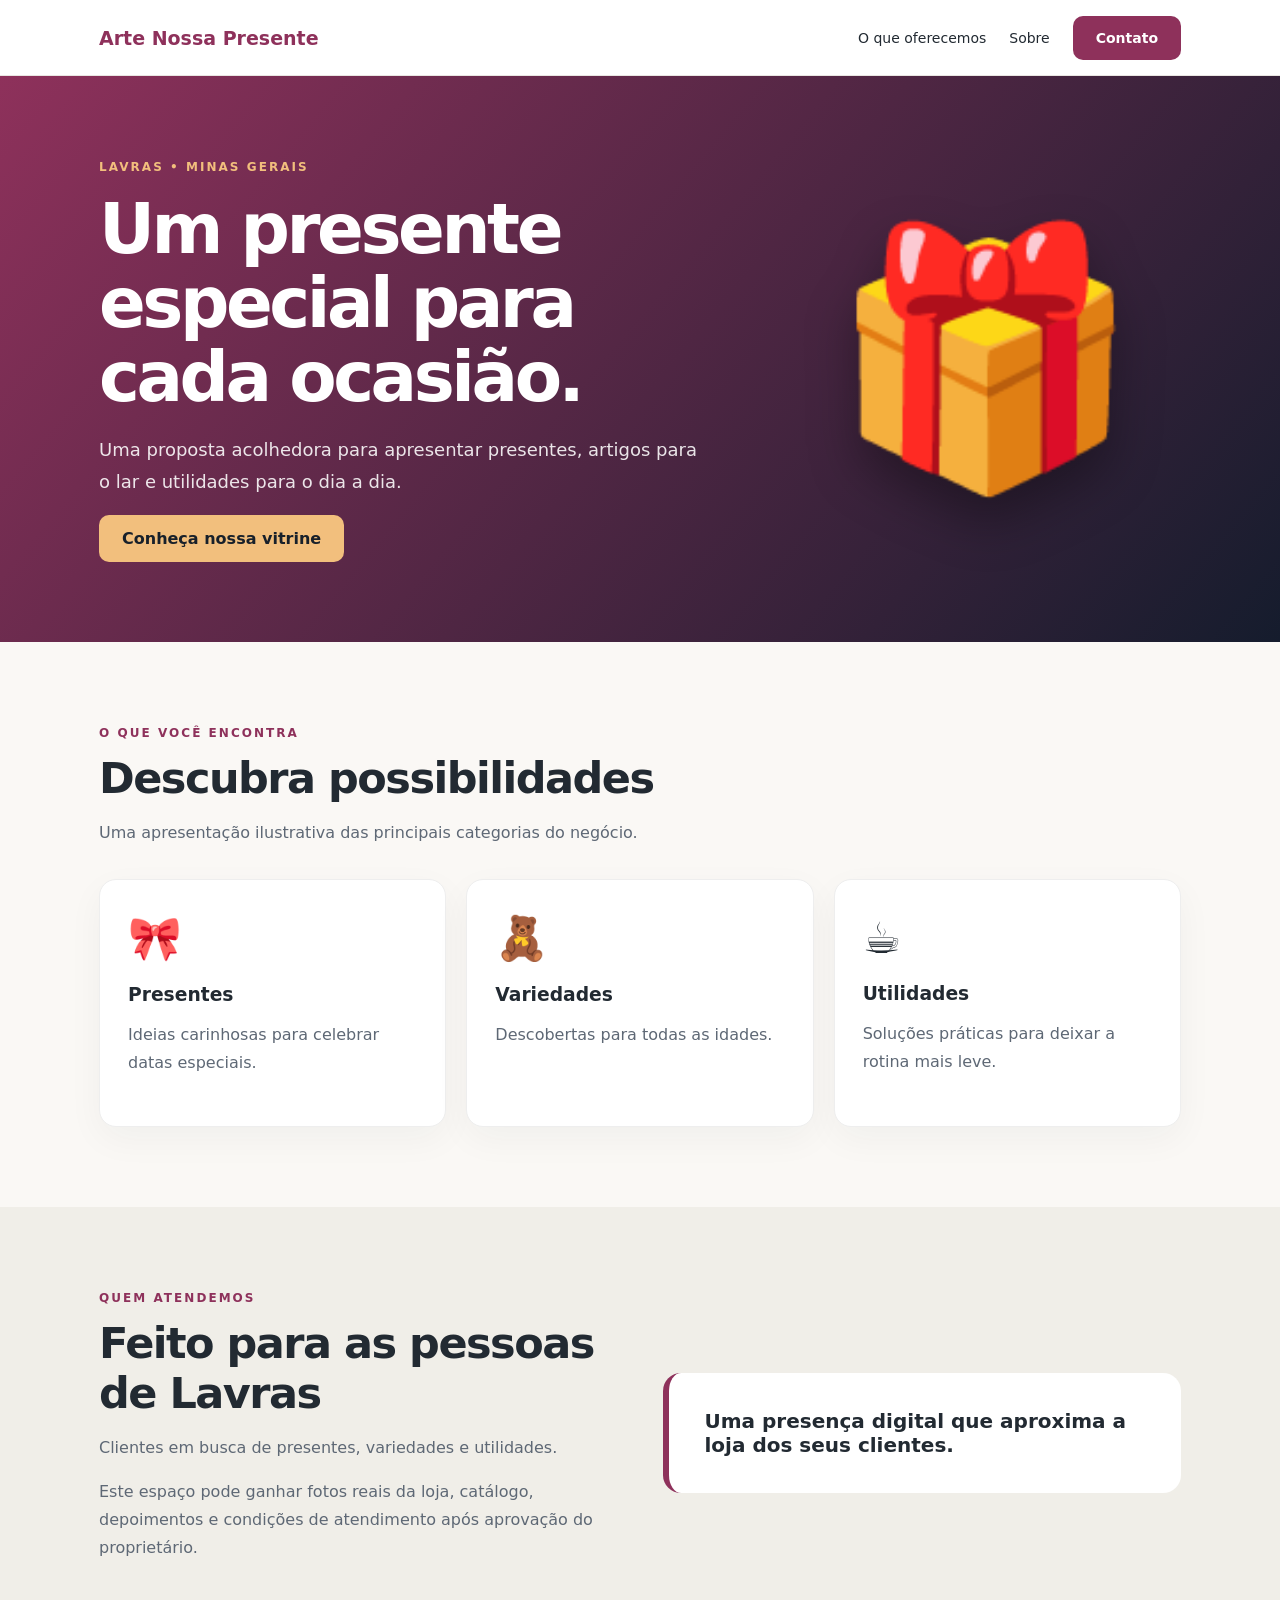
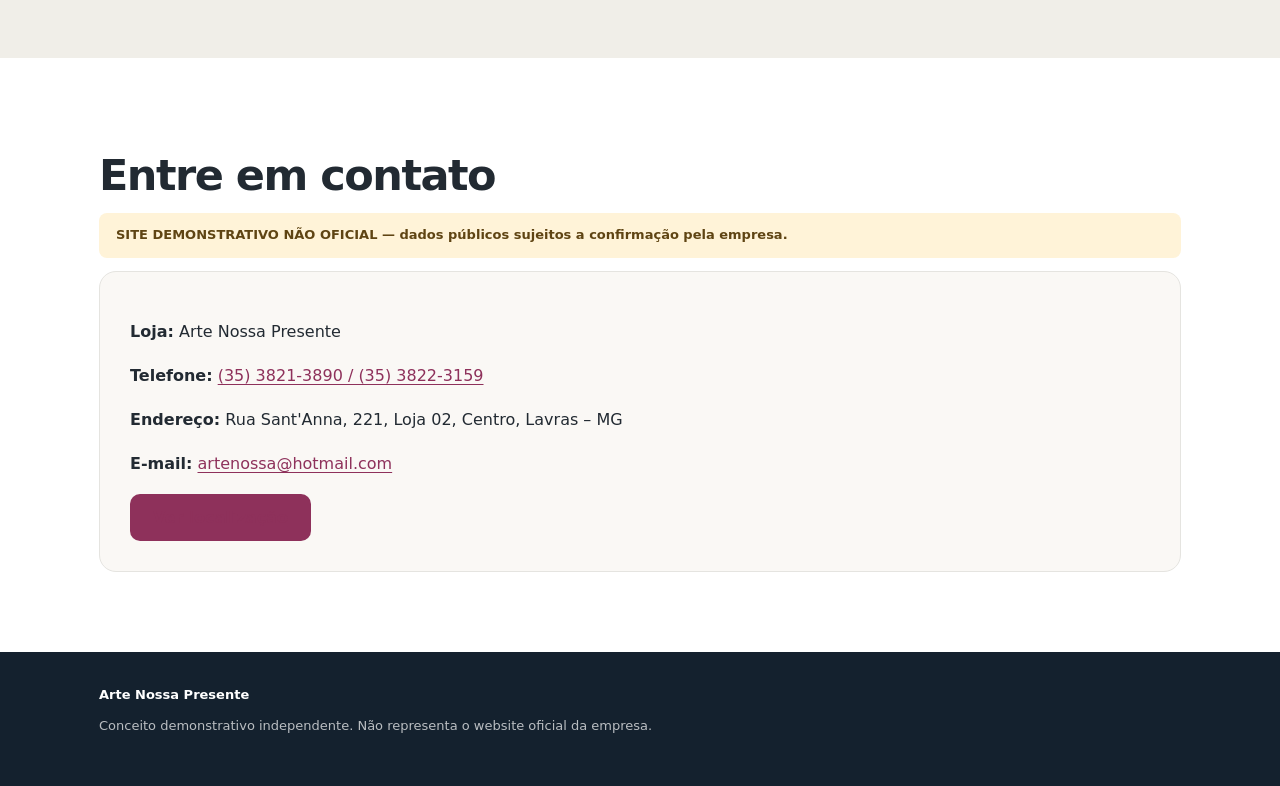
==== live-sites/arte-nossa-presente/index.html @ 560e72c7 "Add Lavras demo: live-sites/arte-nossa-presente/index.html" ====
<!doctype html><html lang="pt-BR"><head><meta charset="utf-8"><meta name="viewport" content="width=device-width,initial-scale=1"><meta name="theme-color" content="#8e315b"><meta name="description" content="Website demonstrativo de Arte Nossa Presente em Lavras, Minas Gerais."><title>Arte Nossa Presente | Demonstração</title><style>:root{--brand:#8e315b;--accent:#f2bf7d}*{box-sizing:border-box}html{scroll-behavior:smooth}body{margin:0;font-family:system-ui,-apple-system,'Segoe UI',sans-serif;color:#222a32;background:#faf8f5}a{color:inherit;text-decoration:none}.wrap{max-width:1130px;margin:auto;padding:0 24px}header{position:sticky;top:0;z-index:3;background:#ffffffec;backdrop-filter:blur(12px);border-bottom:1px solid #e9e6e2}.nav{min-height:75px;display:flex;align-items:center;justify-content:space-between;gap:16px}.logo{font-size:19px;font-weight:850;color:var(--brand)}.navlinks{display:flex;gap:23px;align-items:center;font-size:14px}.btn{border:0;display:inline-block;background:var(--brand);color:white;padding:14px 23px;border-radius:10px;font-weight:750;transition:transform .2s}.btn:hover{transform:translateY(-3px)}.hero{background:linear-gradient(130deg,var(--brand),#151c2d);color:white;min-height:520px;display:flex;align-items:center;overflow:hidden}.heroInner{padding-top:80px;padding-bottom:80px;display:grid;grid-template-columns:1.25fr .75fr;align-items:center;gap:35px}.eyebrow{letter-spacing:.17em;font-size:12px;text-transform:uppercase;font-weight:850;color:var(--accent)}h1{font-size:clamp(38px,6vw,69px);line-height:1.07;letter-spacing:-.05em;margin:18px 0 20px}p{line-height:1.75}.hero p{font-size:18px;opacity:.88;max-width:600px}.symbol{font-size:clamp(130px,20vw,250px);text-align:center;filter:drop-shadow(0 25px 25px #0005);animation:float 5s ease-in-out infinite}@keyframes float{50%{transform:translateY(-15px) rotate(3deg)}}.lightbtn{background:var(--accent);color:#18202a}.section{padding:80px 0}.section h2{font-size:clamp(28px,4vw,43px);letter-spacing:-.035em;margin:12px 0}.muted{color:#5e6875}.cards{display:grid;grid-template-columns:repeat(3,1fr);gap:20px;margin-top:32px}.card{background:white;padding:33px 28px;border-radius:17px;box-shadow:0 12px 36px #1423320b;border:1px solid #eee}.cardIcon{font-size:43px}.card h3{margin:20px 0 8px}.about{background:#f0eee8}.aboutbox{display:grid;grid-template-columns:1fr 1fr;gap:45px;align-items:center}.feature{background:white;padding:36px;border-radius:18px;border-left:6px solid var(--brand);font-size:20px;font-weight:700}.contact{background:#fff}.contactbox{padding:30px;border-radius:17px;border:1px solid #e5e4e0;background:#faf8f5}.contactbox a{color:var(--brand);text-decoration:underline;text-underline-offset:3px}.notice{background:#fff3d8;color:#5f4413;padding:11px 17px;border-radius:8px;font-size:13px;font-weight:650}.footer{background:#14212e;color:#fff;padding:35px 0;font-size:13px}.footer p{opacity:.7} @media(max-width:700px){.navlinks a:not(.btn){display:none}.heroInner{grid-template-columns:1fr;padding-top:48px;padding-bottom:50px}.symbol{font-size:135px}.cards,.aboutbox{grid-template-columns:1fr}.section{padding:55px 0}.nav{min-height:68px}.btn{padding:12px 15px}}</style></head><body><header><div class="wrap nav"><a class="logo" href="#inicio">Arte Nossa Presente</a><nav class="navlinks"><a href="#colecoes">O que oferecemos</a><a href="#sobre">Sobre</a><a class="btn" href="#contato">Contato</a></nav></div></header><main><section class="hero" id="inicio"><div class="wrap heroInner"><div><span class="eyebrow">Lavras • Minas Gerais</span><h1>Um presente especial para cada ocasião.</h1><p>Uma proposta acolhedora para apresentar presentes, artigos para o lar e utilidades para o dia a dia.</p><a class="btn lightbtn" href="#colecoes">Conheça nossa vitrine</a></div><div class="symbol" aria-hidden="true">🎁</div></div></section><section class="section" id="colecoes"><div class="wrap"><span class="eyebrow" style="color:var(--brand)">O que você encontra</span><h2>Descubra possibilidades</h2><p class="muted">Uma apresentação ilustrativa das principais categorias do negócio.</p><div class="cards"><article class="card"><div class="cardIcon">🎀</div><h3>Presentes</h3><p class="muted">Ideias carinhosas para celebrar datas especiais.</p></article><article class="card"><div class="cardIcon">🧸</div><h3>Variedades</h3><p class="muted">Descobertas para todas as idades.</p></article><article class="card"><div class="cardIcon">☕</div><h3>Utilidades</h3><p class="muted">Soluções práticas para deixar a rotina mais leve.</p></article></div></div></section><section class="section about" id="sobre"><div class="wrap aboutbox"><div><span class="eyebrow" style="color:var(--brand)">Quem atendemos</span><h2>Feito para as pessoas de Lavras</h2><p class="muted">Clientes em busca de presentes, variedades e utilidades.</p><p class="muted">Este espaço pode ganhar fotos reais da loja, catálogo, depoimentos e condições de atendimento após aprovação do proprietário.</p></div><div class="feature">Uma presença digital que aproxima a loja dos seus clientes.</div></div></section><section class="section contact" id="contato"><div class="wrap"><h2>Entre em contato</h2><p class="notice">SITE DEMONSTRATIVO NÃO OFICIAL — dados públicos sujeitos a confirmação pela empresa.</p><div class="contactbox"><p><strong>Loja:</strong> Arte Nossa Presente</p><p><strong>Telefone:</strong> <a href="tel:+553538213890">(35) 3821-3890 / (35) 3822-3159</a></p><p><strong>Endereço:</strong> Rua Sant'Anna, 221, Loja 02, Centro, Lavras – MG</p><p><strong>E-mail:</strong> <a href="mailto:artenossa@hotmail.com">artenossa@hotmail.com</a></p><a class="btn" href="https://www.google.com/maps/search/?api=1&query=Rua%20Sant'Anna%2C%20221%2C%20Loja%2002%2C%20Centro%2C%20Lavras%20%E2%80%93%20MG" target="_blank" rel="noopener">Ver localização</a></div></div></section></main><footer class="footer"><div class="wrap"><strong>Arte Nossa Presente</strong><p>Conceito demonstrativo independente. Não representa o website oficial da empresa.</p></div></footer></body></html>
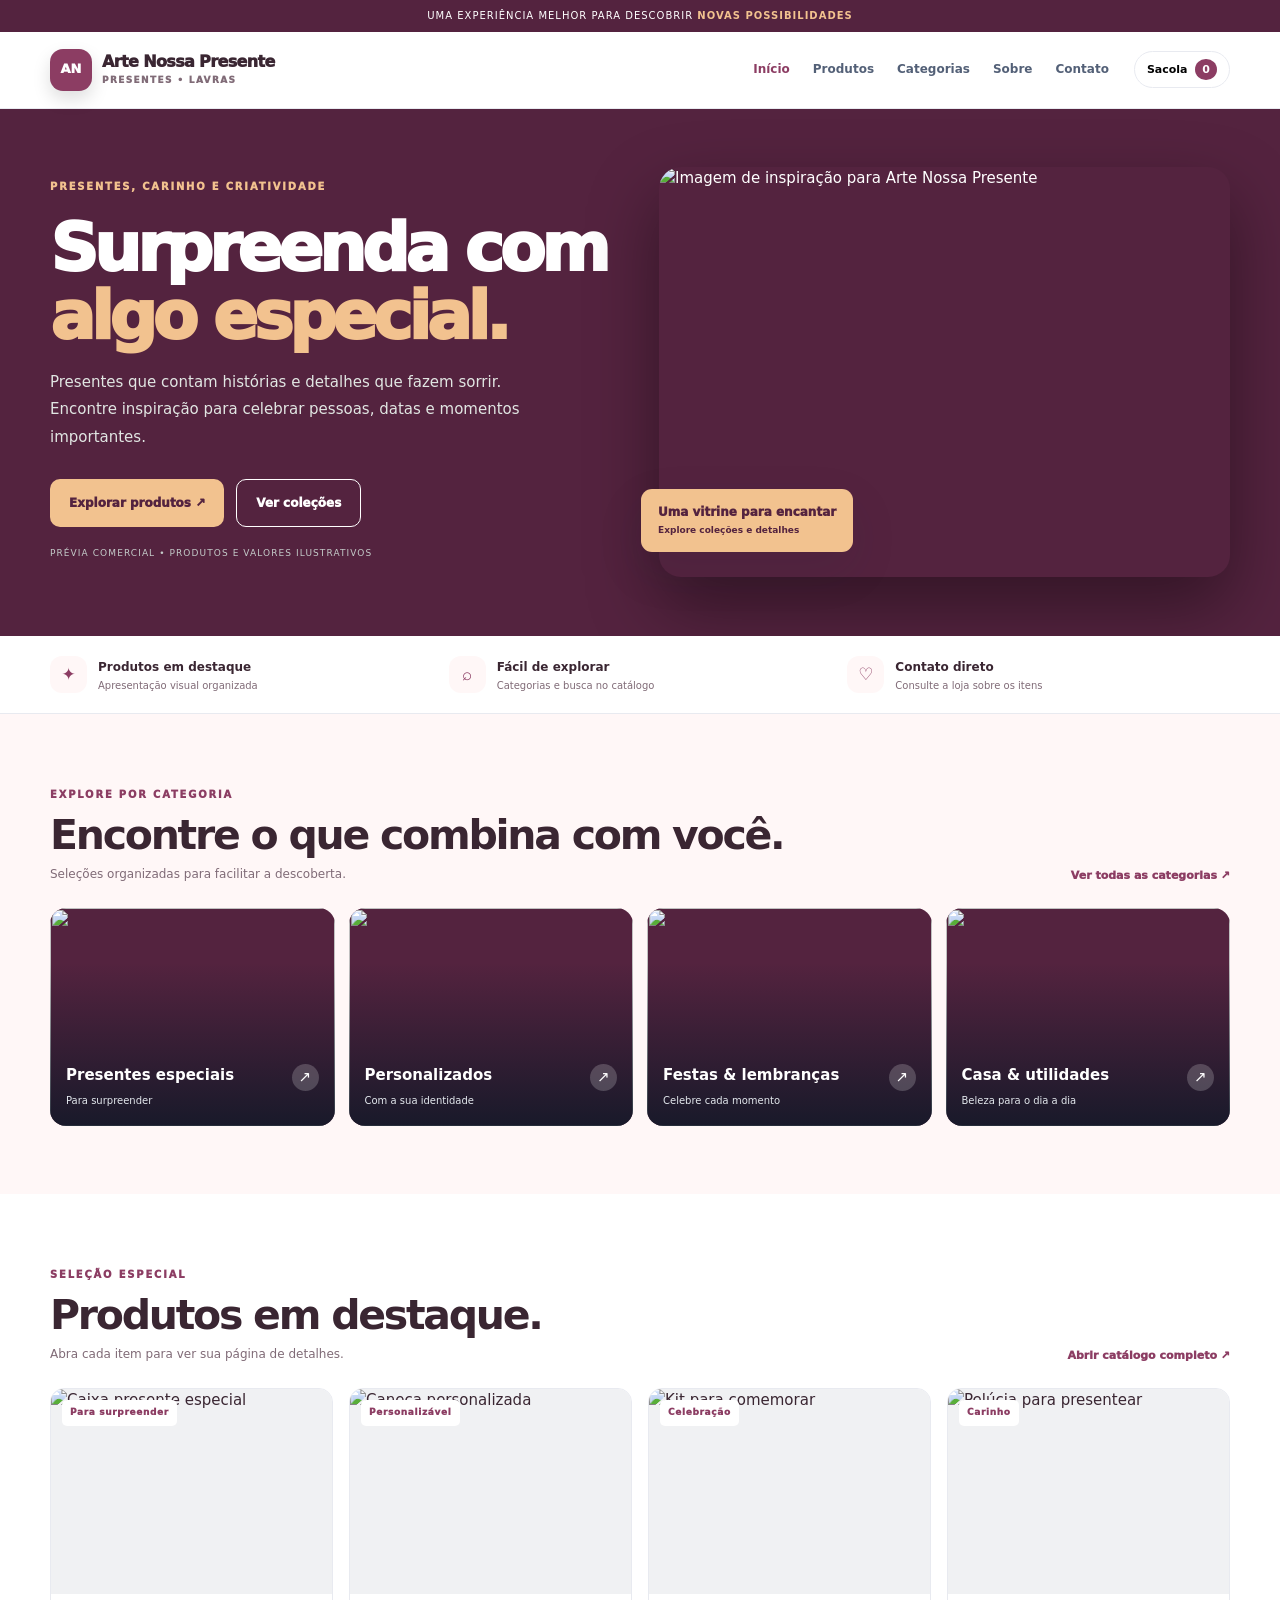
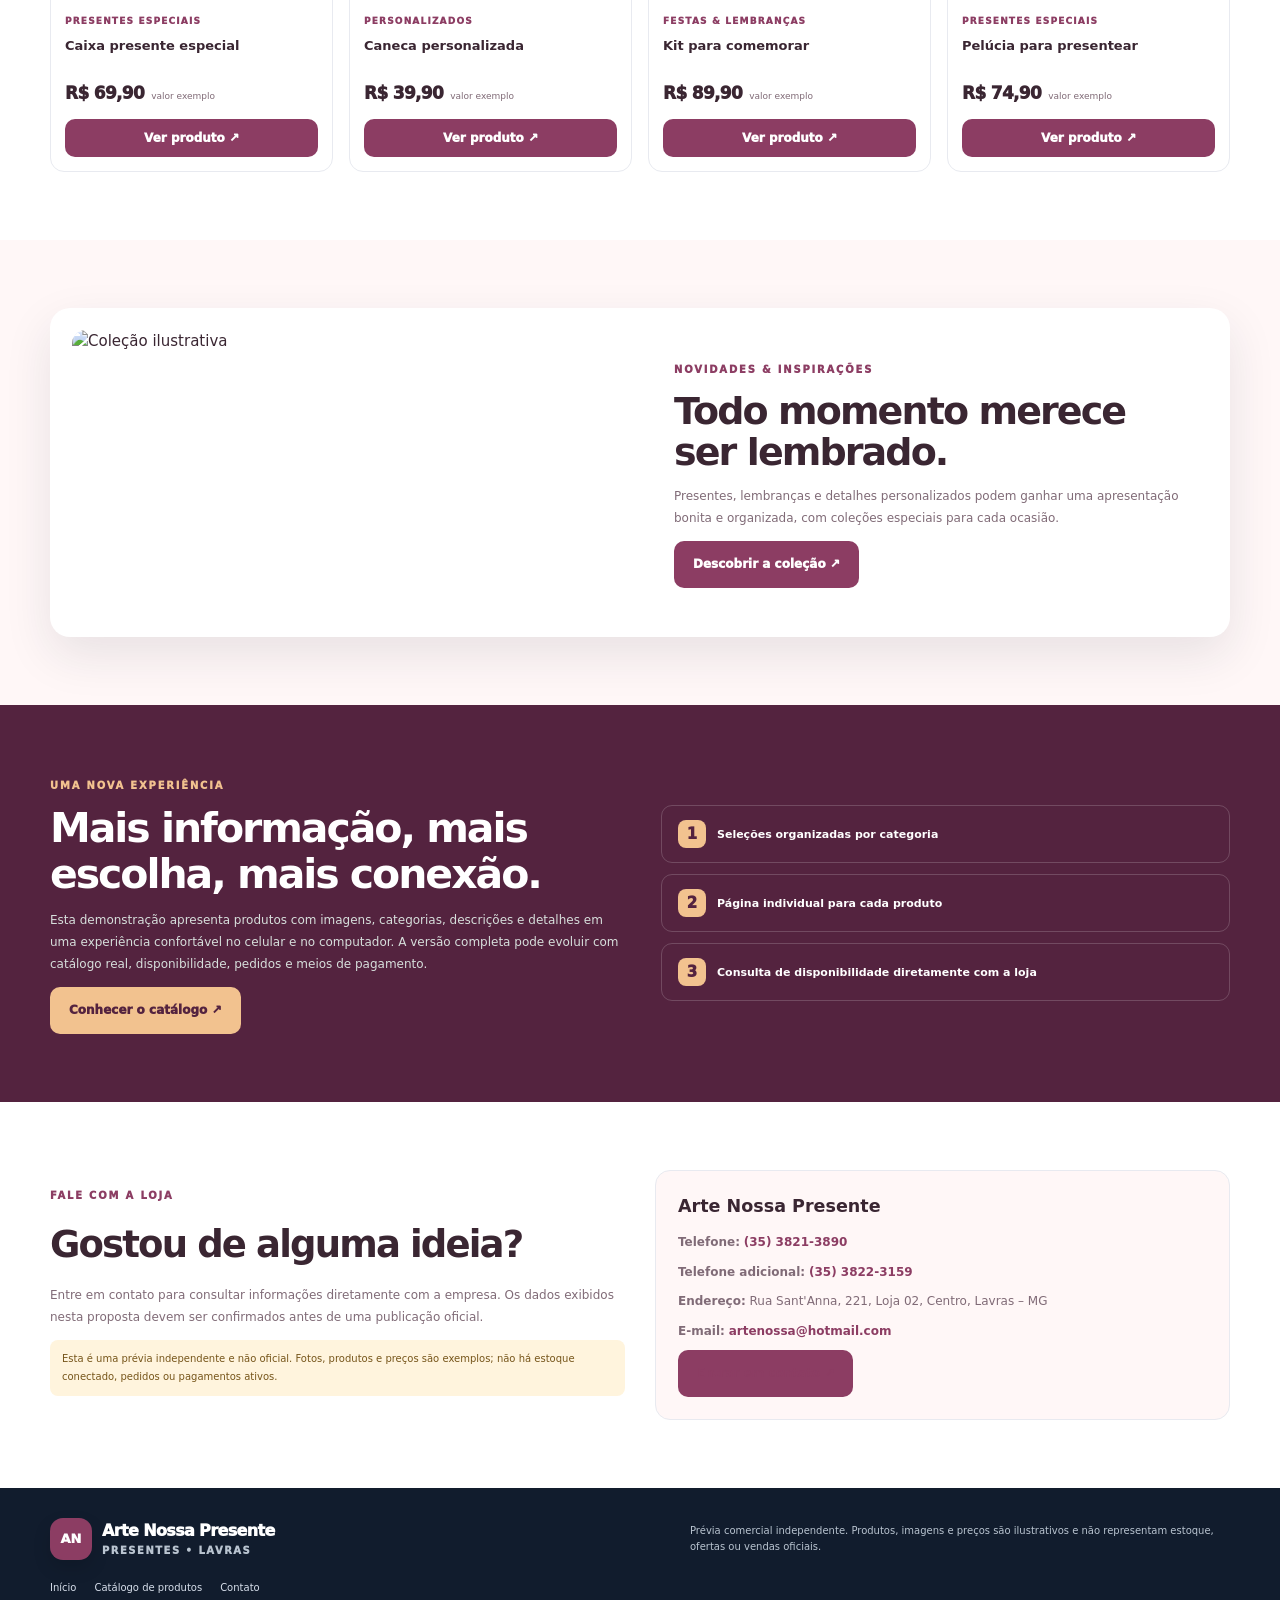
==== commit e29db033: "Rebuild three Lavras storefront demos with product catalogs and detail pages" ====
--- a/live-sites/arte-nossa-presente/index.html
+++ b/live-sites/arte-nossa-presente/index.html
@@ -1 +1 @@
-<!doctype html><html lang="pt-BR"><head><meta charset="utf-8"><meta name="viewport" content="width=device-width,initial-scale=1"><meta name="theme-color" content="#8e315b"><meta name="description" content="Website demonstrativo de Arte Nossa Presente em Lavras, Minas Gerais."><title>Arte Nossa Presente | Demonstração</title><style>:root{--brand:#8e315b;--accent:#f2bf7d}*{box-sizing:border-box}html{scroll-behavior:smooth}body{margin:0;font-family:system-ui,-apple-system,'Segoe UI',sans-serif;color:#222a32;background:#faf8f5}a{color:inherit;text-decoration:none}.wrap{max-width:1130px;margin:auto;padding:0 24px}header{position:sticky;top:0;z-index:3;background:#ffffffec;backdrop-filter:blur(12px);border-bottom:1px solid #e9e6e2}.nav{min-height:75px;display:flex;align-items:center;justify-content:space-between;gap:16px}.logo{font-size:19px;font-weight:850;color:var(--brand)}.navlinks{display:flex;gap:23px;align-items:center;font-size:14px}.btn{border:0;display:inline-block;background:var(--brand);color:white;padding:14px 23px;border-radius:10px;font-weight:750;transition:transform .2s}.btn:hover{transform:translateY(-3px)}.hero{background:linear-gradient(130deg,var(--brand),#151c2d);color:white;min-height:520px;display:flex;align-items:center;overflow:hidden}.heroInner{padding-top:80px;padding-bottom:80px;display:grid;grid-template-columns:1.25fr .75fr;align-items:center;gap:35px}.eyebrow{letter-spacing:.17em;font-size:12px;text-transform:uppercase;font-weight:850;color:var(--accent)}h1{font-size:clamp(38px,6vw,69px);line-height:1.07;letter-spacing:-.05em;margin:18px 0 20px}p{line-height:1.75}.hero p{font-size:18px;opacity:.88;max-width:600px}.symbol{font-size:clamp(130px,20vw,250px);text-align:center;filter:drop-shadow(0 25px 25px #0005);animation:float 5s ease-in-out infinite}@keyframes float{50%{transform:translateY(-15px) rotate(3deg)}}.lightbtn{background:var(--accent);color:#18202a}.section{padding:80px 0}.section h2{font-size:clamp(28px,4vw,43px);letter-spacing:-.035em;margin:12px 0}.muted{color:#5e6875}.cards{display:grid;grid-template-columns:repeat(3,1fr);gap:20px;margin-top:32px}.card{background:white;padding:33px 28px;border-radius:17px;box-shadow:0 12px 36px #1423320b;border:1px solid #eee}.cardIcon{font-size:43px}.card h3{margin:20px 0 8px}.about{background:#f0eee8}.aboutbox{display:grid;grid-template-columns:1fr 1fr;gap:45px;align-items:center}.feature{background:white;padding:36px;border-radius:18px;border-left:6px solid var(--brand);font-size:20px;font-weight:700}.contact{background:#fff}.contactbox{padding:30px;border-radius:17px;border:1px solid #e5e4e0;background:#faf8f5}.contactbox a{color:var(--brand);text-decoration:underline;text-underline-offset:3px}.notice{background:#fff3d8;color:#5f4413;padding:11px 17px;border-radius:8px;font-size:13px;font-weight:650}.footer{background:#14212e;color:#fff;padding:35px 0;font-size:13px}.footer p{opacity:.7} @media(max-width:700px){.navlinks a:not(.btn){display:none}.heroInner{grid-template-columns:1fr;padding-top:48px;padding-bottom:50px}.symbol{font-size:135px}.cards,.aboutbox{grid-template-columns:1fr}.section{padding:55px 0}.nav{min-height:68px}.btn{padding:12px 15px}}</style></head><body><header><div class="wrap nav"><a class="logo" href="#inicio">Arte Nossa Presente</a><nav class="navlinks"><a href="#colecoes">O que oferecemos</a><a href="#sobre">Sobre</a><a class="btn" href="#contato">Contato</a></nav></div></header><main><section class="hero" id="inicio"><div class="wrap heroInner"><div><span class="eyebrow">Lavras • Minas Gerais</span><h1>Um presente especial para cada ocasião.</h1><p>Uma proposta acolhedora para apresentar presentes, artigos para o lar e utilidades para o dia a dia.</p><a class="btn lightbtn" href="#colecoes">Conheça nossa vitrine</a></div><div class="symbol" aria-hidden="true">🎁</div></div></section><section class="section" id="colecoes"><div class="wrap"><span class="eyebrow" style="color:var(--brand)">O que você encontra</span><h2>Descubra possibilidades</h2><p class="muted">Uma apresentação ilustrativa das principais categorias do negócio.</p><div class="cards"><article class="card"><div class="cardIcon">🎀</div><h3>Presentes</h3><p class="muted">Ideias carinhosas para celebrar datas especiais.</p></article><article class="card"><div class="cardIcon">🧸</div><h3>Variedades</h3><p class="muted">Descobertas para todas as idades.</p></article><article class="card"><div class="cardIcon">☕</div><h3>Utilidades</h3><p class="muted">Soluções práticas para deixar a rotina mais leve.</p></article></div></div></section><section class="section about" id="sobre"><div class="wrap aboutbox"><div><span class="eyebrow" style="color:var(--brand)">Quem atendemos</span><h2>Feito para as pessoas de Lavras</h2><p class="muted">Clientes em busca de presentes, variedades e utilidades.</p><p class="muted">Este espaço pode ganhar fotos reais da loja, catálogo, depoimentos e condições de atendimento após aprovação do proprietário.</p></div><div class="feature">Uma presença digital que aproxima a loja dos seus clientes.</div></div></section><section class="section contact" id="contato"><div class="wrap"><h2>Entre em contato</h2><p class="notice">SITE DEMONSTRATIVO NÃO OFICIAL — dados públicos sujeitos a confirmação pela empresa.</p><div class="contactbox"><p><strong>Loja:</strong> Arte Nossa Presente</p><p><strong>Telefone:</strong> <a href="tel:+553538213890">(35) 3821-3890 / (35) 3822-3159</a></p><p><strong>Endereço:</strong> Rua Sant'Anna, 221, Loja 02, Centro, Lavras – MG</p><p><strong>E-mail:</strong> <a href="mailto:artenossa@hotmail.com">artenossa@hotmail.com</a></p><a class="btn" href="https://www.google.com/maps/search/?api=1&query=Rua%20Sant'Anna%2C%20221%2C%20Loja%2002%2C%20Centro%2C%20Lavras%20%E2%80%93%20MG" target="_blank" rel="noopener">Ver localização</a></div></div></section></main><footer class="footer"><div class="wrap"><strong>Arte Nossa Presente</strong><p>Conceito demonstrativo independente. Não representa o website oficial da empresa.</p></div></footer></body></html>+<!doctype html><html lang="pt-BR"><head><meta charset="utf-8"><meta name="viewport" content="width=device-width,initial-scale=1"><meta name="theme-color" content="#8c3d63"><meta name="description" content="Arte Nossa Presente — vitrine digital conceito em Lavras."><title>Arte Nossa Presente | Vitrine Digital</title><style>:root{--brand:#8c3d63;--dark:#54233f;--accent:#f2c28f;--bg:#fff7f7;--ink:#3a2632;--muted:#806b77;--line:#e8eaf0;--shadow:0 18px 48px rgba(25,35,55,.10)}*{box-sizing:border-box}html{scroll-behavior:smooth}body{margin:0;background:var(--bg);color:var(--ink);font:15px/1.55 Inter,system-ui,-apple-system,"Segoe UI",sans-serif}a{color:inherit;text-decoration:none}button,input,select{font:inherit}button{cursor:pointer}img{display:block;max-width:100%}.wrap{width:min(1180px,calc(100% - 44px));margin:auto}.topline{background:var(--dark);color:#fff;text-align:center;padding:8px 12px;font-size:10px;letter-spacing:.1em;text-transform:uppercase}.topline b{color:var(--accent)}.header{position:sticky;top:0;z-index:30;background:#ffffffef;backdrop-filter:blur(14px);border-bottom:1px solid var(--line)}.head{height:76px;display:flex;align-items:center;gap:25px}.logo{display:flex;align-items:center;gap:10px;min-width:220px}.mark{height:42px;width:42px;border-radius:13px;background:var(--brand);color:#fff;display:grid;place-items:center;font-size:13px;font-weight:950;box-shadow:0 8px 18px #0002}.logoText{font-weight:950;font-size:16px;line-height:1.1;letter-spacing:-.04em}.logoText small{display:block;color:var(--muted);font-size:9px;letter-spacing:.15em;margin-top:5px}.nav{display:flex;align-items:center;gap:23px;margin-left:auto}.nav a{font-size:12px;font-weight:850;color:#536077}.nav a:hover,.nav a.active{color:var(--brand)}.bag{border:1px solid var(--line);background:#fff;border-radius:99px;padding:9px 12px;font-size:11px;font-weight:850}.bag i{font-style:normal;background:var(--brand);color:#fff;border-radius:50%;padding:4px 7px;margin-left:4px}.menu{display:none;border:0;background:none;font-size:24px;color:var(--brand)}.btn{display:inline-flex;align-items:center;justify-content:center;gap:9px;border:0;border-radius:10px;padding:14px 19px;background:var(--brand);color:#fff;font-size:12px;font-weight:950;transition:.2s}.btn:hover{transform:translateY(-2px);box-shadow:0 10px 25px #0002}.btnAccent{background:var(--accent);color:var(--dark)}.btnLine{background:transparent;border:1px solid currentColor;color:inherit}.eyebrow{font-size:10px;font-weight:950;letter-spacing:.18em;text-transform:uppercase;color:var(--brand)}.hero{background:var(--dark);color:#fff;overflow:hidden}.heroGrid{min-height:520px;display:grid;grid-template-columns:1fr 1fr;gap:38px;align-items:center;padding:40px 0}.heroCopy{padding:25px 0}.hero .eyebrow{color:var(--accent)}.hero h1{font-size:clamp(42px,5.2vw,69px);line-height:1.02;letter-spacing:-.065em;margin:18px 0;font-weight:950}.hero h1 em{color:var(--accent);font-style:normal}.hero p{max-width:510px;color:#e1e6e3;font-size:15px;line-height:1.85}.heroBtns{display:flex;gap:12px;flex-wrap:wrap;margin-top:27px}.heroNote{font-size:9px!important;color:#c4cbc9!important;margin-top:18px;letter-spacing:.12em}.heroMedia{position:relative;height:410px}.heroMedia img{width:100%;height:100%;object-fit:cover;border-radius:22px;box-shadow:0 30px 70px #0006}.sticker{position:absolute;left:-18px;bottom:25px;background:var(--accent);color:var(--dark);padding:14px 17px;border-radius:11px;font-size:12px;font-weight:950;box-shadow:var(--shadow)}.sticker small{display:block;font-size:9px;font-weight:650;margin-top:3px}.proof{background:#fff;border-bottom:1px solid var(--line)}.proofGrid{display:grid;grid-template-columns:repeat(3,1fr);gap:16px;padding:19px 0}.proofItem{display:flex;align-items:center;gap:11px}.proofIcon{width:37px;height:37px;border-radius:12px;background:var(--bg);color:var(--brand);display:grid;place-items:center;font-size:17px}.proofItem b{font-size:12px}.proofItem small{display:block;color:var(--muted);font-size:10px}.section{padding:68px 0}.sectionHead{display:flex;justify-content:space-between;align-items:end;gap:20px;margin-bottom:24px}.sectionHead h2{font-size:clamp(27px,3.4vw,41px);line-height:1.08;letter-spacing:-.055em;margin:8px 0}.sectionHead p{margin:0;color:var(--muted);font-size:12px}.link{font-size:11px;font-weight:950;color:var(--brand);white-space:nowrap}.catGrid{display:grid;grid-template-columns:repeat(4,1fr);gap:14px}.catCard{height:218px;position:relative;overflow:hidden;border-radius:16px;background:var(--dark);color:#fff}.catCard img{position:absolute;inset:0;width:100%;height:100%;object-fit:cover;transition:transform .45s}.catCard:hover img{transform:scale(1.06)}.catCard:after{content:"";position:absolute;inset:0;background:linear-gradient(0deg,#101827df,transparent 75%)}.catInfo{position:absolute;z-index:1;left:16px;right:16px;bottom:15px}.catInfo b{display:block;font-size:15px}.catInfo small{font-size:10px;color:#e3e8ed}.catInfo i{float:right;font-style:normal;background:#ffffff32;border-radius:50%;width:27px;height:27px;display:grid;place-items:center}.products{background:#fff}.productGrid{display:grid;grid-template-columns:repeat(4,minmax(0,1fr));gap:16px}.productCard{border:1px solid var(--line);border-radius:14px;overflow:hidden;background:#fff;transition:.2s;min-width:0}.productCard:hover{transform:translateY(-4px);box-shadow:var(--shadow)}.productImage{height:205px;position:relative;background:#f0f1f3;overflow:hidden}.productImage img{width:100%;height:100%;object-fit:cover;transition:transform .4s}.productCard:hover img{transform:scale(1.04)}.tag{position:absolute;top:11px;left:11px;background:#fff;color:var(--brand);font-size:9px;font-weight:950;letter-spacing:.07em;padding:6px 8px;border-radius:5px}.productInfo{padding:14px}.productInfo .cat{font-size:9px;text-transform:uppercase;letter-spacing:.13em;color:var(--brand);font-weight:950}.productInfo h3{font-size:13px;line-height:1.3;min-height:35px;margin:7px 0}.priceLine{display:flex;align-items:baseline;gap:7px;flex-wrap:wrap}.price{font-size:17px;font-weight:950;letter-spacing:-.04em}.priceNote{font-size:9px;color:var(--muted)}.productInfo .btn{width:100%;margin-top:12px;padding:10px}.editorial{background:var(--bg)}.editorialBox{display:grid;grid-template-columns:1fr 1fr;gap:32px;align-items:center;background:#fff;border-radius:20px;padding:22px;box-shadow:var(--shadow)}.editorialBox img{width:100%;height:285px;object-fit:cover;border-radius:14px}.editorialCopy{padding:12px 18px}.editorialCopy h2{font-size:clamp(26px,3vw,38px);line-height:1.1;letter-spacing:-.05em;margin:10px 0}.editorialCopy p{font-size:12px;color:var(--muted);line-height:1.8}.story{background:var(--dark);color:#fff}.storyGrid{display:grid;grid-template-columns:1fr 1fr;gap:42px;align-items:center}.story h2{font-size:clamp(28px,3.5vw,41px);line-height:1.1;letter-spacing:-.05em;margin:10px 0}.story p{color:#d7dfdc;font-size:12px;line-height:1.85}.storyList{display:grid;gap:11px}.storyItem{border:1px solid #ffffff2d;border-radius:11px;padding:14px 16px;display:flex;gap:11px;align-items:center}.storyItem span{width:28px;height:28px;display:grid;place-items:center;background:var(--accent);color:var(--dark);border-radius:8px;font-weight:950}.storyItem b{font-size:11px}.contact{background:#fff}.contactGrid{display:grid;grid-template-columns:1fr 1fr;gap:30px;align-items:center}.contact h2{font-size:clamp(27px,3vw,37px);letter-spacing:-.05em;margin:9px 0}.contact p{font-size:12px;color:var(--muted);line-height:1.8}.contactCard{padding:22px;border:1px solid var(--line);border-radius:15px;background:var(--bg)}.contactCard h3{margin:0 0 12px}.contactCard p{margin:8px 0}.contactCard a{color:var(--brand);font-weight:850}.disclaimer{font-size:10px!important;padding:10px 12px;border-radius:8px;background:#fff4dd;color:#76551a!important}.footer{background:#111c2d;color:#fff;padding:30px 0 85px}.footerTop{display:flex;justify-content:space-between;gap:20px;align-items:center}.footer small{font-size:10px;color:#b9c4d0;max-width:540px}.footerNav{display:flex;gap:18px;margin-top:20px;flex-wrap:wrap}.footerNav a{font-size:10px;color:#d7dfeb}.pageHero{background:var(--dark);color:#fff;padding:44px 0 48px}.crumb{font-size:10px;color:#d1d9e1;margin-bottom:17px}.crumb a{color:var(--accent);font-weight:850}.pageHero h1{font-size:clamp(34px,4vw,52px);letter-spacing:-.06em;line-height:1.04;margin:0 0 10px}.pageHero p{max-width:650px;color:#dce3e2;font-size:12px;line-height:1.8}.catalogShell{padding:35px 0 65px}.notice{padding:11px 14px;border:1px solid #f0dfb7;background:#fff7e7;color:#72531c;border-radius:9px;font-size:10px;line-height:1.6;margin-bottom:17px}.toolbar{display:flex;gap:11px;align-items:center;justify-content:space-between;flex-wrap:wrap;margin-bottom:15px}.search{display:flex;align-items:center;gap:9px;border:1px solid var(--line);background:#fff;border-radius:9px;padding:0 13px;height:44px;min-width:230px;flex:1;max-width:430px}.search input{border:0;outline:0;background:transparent;width:100%;font-size:11px}.sort{height:44px;border:1px solid var(--line);border-radius:9px;padding:0 12px;background:#fff;color:var(--ink);font-size:10px;font-weight:800}.filters{display:flex;gap:7px;overflow:auto;padding:4px 0 15px}.filter{white-space:nowrap;border:1px solid var(--line);border-radius:99px;background:#fff;padding:9px 13px;font-size:10px;font-weight:850;color:var(--muted)}.filter.active,.filter:hover{background:var(--brand);border-color:var(--brand);color:#fff}.count{font-size:10px;color:var(--muted);margin-bottom:12px}.catalogGrid{display:grid;grid-template-columns:repeat(4,minmax(0,1fr));gap:16px}.empty{padding:28px;border:1px dashed #c9d0da;border-radius:12px;text-align:center;color:var(--muted);font-size:12px}.detailShell{padding:38px 0 65px}.detailGrid{display:grid;grid-template-columns:1.05fr .95fr;gap:42px;align-items:start}.detailImg{height:490px;border-radius:18px;overflow:hidden;background:#eee}.detailImg img{width:100%;height:100%;object-fit:cover}.detailCopy{padding:12px 0}.detailCopy h1{font-size:clamp(31px,4vw,47px);line-height:1.06;letter-spacing:-.06em;margin:11px 0}.detailCopy p{font-size:12px;color:var(--muted);line-height:1.9}.detailPrice{font-size:29px;font-weight:950;letter-spacing:-.05em;margin-top:16px}.detailNote{font-size:9px;color:var(--muted)}.detailActions{display:flex;gap:9px;flex-wrap:wrap;margin:22px 0}.detailActions .btn{flex:1;min-width:160px}.meta{border-top:1px solid var(--line);padding-top:16px;display:grid;gap:9px;font-size:10px;color:var(--muted)}.meta b{color:var(--ink)}.back{display:inline-block;color:var(--brand);font-size:10px;font-weight:950;margin-top:17px}.toast{position:fixed;right:16px;bottom:16px;z-index:80;background:#182338;color:#fff;padding:12px 15px;border-radius:9px;font-size:10px;box-shadow:var(--shadow);max-width:280px}.toast[hidden]{display:none}.mobileNav{display:none}@media(max-width:930px){.nav{gap:14px}.logo{min-width:180px}.productGrid,.catalogGrid{grid-template-columns:repeat(3,minmax(0,1fr))}}@media(max-width:700px){.wrap{width:calc(100% - 30px)}.head{height:65px;gap:9px}.logo{min-width:0}.mark{width:37px;height:37px}.logoText{font-size:13px}.nav{display:none;position:absolute;left:0;right:0;top:65px;background:#fff;padding:17px 22px;box-shadow:0 14px 24px #0001;flex-direction:column;align-items:stretch}.nav.open{display:flex}.menu{display:block;margin-left:auto}.bag{padding:7px 9px;font-size:9px}.heroGrid{grid-template-columns:1fr;gap:20px;padding:28px 0}.hero h1{font-size:42px}.hero p{font-size:13px}.heroMedia{height:270px}.sticker{left:8px;bottom:12px}.proofGrid{grid-template-columns:1fr;gap:10px;padding:14px 0}.section{padding:46px 0}.sectionHead{align-items:start;flex-direction:column;gap:9px}.sectionHead h2{font-size:29px}.catGrid{grid-template-columns:repeat(2,minmax(0,1fr));gap:9px}.catCard{height:155px}.catInfo{left:11px;right:11px;bottom:11px}.catInfo b{font-size:12px}.productGrid,.catalogGrid{grid-template-columns:repeat(2,minmax(0,1fr));gap:9px}.productImage{height:150px}.productInfo{padding:10px}.productInfo h3{font-size:11px;min-height:31px}.price{font-size:15px}.productInfo .btn{font-size:9px;padding:9px 4px}.editorialBox{grid-template-columns:1fr;padding:12px;gap:4px}.editorialBox img{height:205px}.editorialCopy{padding:13px 6px}.storyGrid,.contactGrid{grid-template-columns:1fr;gap:21px}.footerTop{flex-direction:column;align-items:start}.footer{padding-bottom:92px}.pageHero{padding:32px 0 37px}.pageHero h1{font-size:35px}.catalogShell{padding:24px 0 52px}.toolbar{align-items:stretch}.search{max-width:none;flex-basis:100%}.sort{width:100%}.detailShell{padding:22px 0 52px}.detailGrid{grid-template-columns:1fr;gap:17px}.detailImg{height:325px}.detailCopy{padding:0}.detailCopy h1{font-size:33px}.detailActions .btn{min-width:100%}.mobileNav{display:flex;position:fixed;bottom:0;left:0;right:0;z-index:40;justify-content:space-around;background:#fff;border-top:1px solid var(--line);padding:8px 4px max(8px,env(safe-area-inset-bottom));box-shadow:0 -5px 20px #17243c12}.mobileNav a{display:flex;flex-direction:column;align-items:center;gap:2px;font-size:9px;font-weight:850;color:var(--muted)}.mobileNav b{font-size:17px;color:var(--brand)}.toast{bottom:74px}}@media(prefers-reduced-motion:reduce){*{scroll-behavior:auto!important;transition:none!important}}</style></head><body><div class="topline">Uma experiência melhor para descobrir <b>novas possibilidades</b></div><header class="header"><div class="wrap head"><a class="logo" href="#inicio"><span class="mark">AN</span><span class="logoText">Arte Nossa Presente<small>PRESENTES • LAVRAS</small></span></a><nav class="nav" id="nav"><a class="active" href="#inicio">Início</a><a class="" href="produtos/">Produtos</a><a href="#categorias">Categorias</a><a href="#sobre">Sobre</a><a href="#contato">Contato</a></nav><button class="bag" data-bag type="button">Sacola <i>0</i></button><button class="menu" id="menu" aria-label="Abrir menu" aria-expanded="false">☰</button></div></header><main><section class="hero" id="inicio"><div class="wrap heroGrid"><div class="heroCopy"><span class="eyebrow">Presentes, carinho e criatividade</span><h1>Surpreenda com<br><em>algo especial.</em></h1><p>Presentes que contam histórias e detalhes que fazem sorrir. Encontre inspiração para celebrar pessoas, datas e momentos importantes.</p><div class="heroBtns"><a class="btn btnAccent" href="produtos/">Explorar produtos ↗</a><a class="btn btnLine" href="#categorias">Ver coleções</a></div><p class="heroNote">PRÉVIA COMERCIAL • PRODUTOS E VALORES ILUSTRATIVOS</p></div><div class="heroMedia"><img src="https://images.unsplash.com/photo-1513201099705-a9746e1e201f?auto=format&fit=crop&w=1300&q=85" alt="Imagem de inspiração para Arte Nossa Presente"><div class="sticker">Uma vitrine para encantar<small>Explore coleções e detalhes</small></div></div></div></section><section class="proof"><div class="wrap proofGrid"><div class="proofItem"><span class="proofIcon">✦</span><div><b>Produtos em destaque</b><small>Apresentação visual organizada</small></div></div><div class="proofItem"><span class="proofIcon">⌕</span><div><b>Fácil de explorar</b><small>Categorias e busca no catálogo</small></div></div><div class="proofItem"><span class="proofIcon">♡</span><div><b>Contato direto</b><small>Consulte a loja sobre os itens</small></div></div></div></section><section class="section" id="categorias"><div class="wrap"><div class="sectionHead"><div><span class="eyebrow">Explore por categoria</span><h2>Encontre o que combina com você.</h2><p>Seleções organizadas para facilitar a descoberta.</p></div><a class="link" href="produtos/">Ver todas as categorias ↗</a></div><div class="catGrid"><a class="catCard" href="produtos/?categoria=Presentes%20especiais"><img src="https://images.unsplash.com/photo-1513201099705-a9746e1e201f?auto=format&fit=crop&w=700&q=80" alt="" loading="lazy"><span class="catInfo"><i>↗</i><b>Presentes especiais</b><small>Para surpreender</small></span></a><a class="catCard" href="produtos/?categoria=Personalizados"><img src="https://images.unsplash.com/photo-1549465220-1a8b9238cd48?auto=format&fit=crop&w=700&q=80" alt="" loading="lazy"><span class="catInfo"><i>↗</i><b>Personalizados</b><small>Com a sua identidade</small></span></a><a class="catCard" href="produtos/?categoria=Festas%20%26%20lembran%C3%A7as"><img src="https://images.unsplash.com/photo-1530103862676-de8c9debad1?auto=format&fit=crop&w=700&q=80" alt="" loading="lazy"><span class="catInfo"><i>↗</i><b>Festas & lembranças</b><small>Celebre cada momento</small></span></a><a class="catCard" href="produtos/?categoria=Casa%20%26%20utilidades"><img src="https://images.unsplash.com/photo-1600607687939-ce8a6c25118c?auto=format&fit=crop&w=700&q=80" alt="" loading="lazy"><span class="catInfo"><i>↗</i><b>Casa & utilidades</b><small>Beleza para o dia a dia</small></span></a></div></div></section><section class="section products"><div class="wrap"><div class="sectionHead"><div><span class="eyebrow">Seleção especial</span><h2>Produtos em destaque.</h2><p>Abra cada item para ver sua página de detalhes.</p></div><a class="link" href="produtos/">Abrir catálogo completo ↗</a></div><div class="productGrid"><article class="productCard"><a href="produto/?item=caixa"><div class="productImage"><img src="https://images.unsplash.com/photo-1513201099705-a9746e1e201f?auto=format&fit=crop&w=900&q=82" alt="Caixa presente especial" loading="lazy"><span class="tag">Para surpreender</span></div></a><div class="productInfo"><span class="cat">Presentes especiais</span><h3>Caixa presente especial</h3><div class="priceLine"><span class="price">R$ 69,90</span><span class="priceNote">valor exemplo</span></div><a class="btn" href="produto/?item=caixa">Ver produto ↗</a></div></article><article class="productCard"><a href="produto/?item=caneca"><div class="productImage"><img src="https://images.unsplash.com/photo-1514228742587-6b1558fcca3d?auto=format&fit=crop&w=900&q=82" alt="Caneca personalizada" loading="lazy"><span class="tag">Personalizável</span></div></a><div class="productInfo"><span class="cat">Personalizados</span><h3>Caneca personalizada</h3><div class="priceLine"><span class="price">R$ 39,90</span><span class="priceNote">valor exemplo</span></div><a class="btn" href="produto/?item=caneca">Ver produto ↗</a></div></article><article class="productCard"><a href="produto/?item=kitfesta"><div class="productImage"><img src="https://images.unsplash.com/photo-1530103862676-de8c9debad1?auto=format&fit=crop&w=900&q=82" alt="Kit para comemorar" loading="lazy"><span class="tag">Celebração</span></div></a><div class="productInfo"><span class="cat">Festas & lembranças</span><h3>Kit para comemorar</h3><div class="priceLine"><span class="price">R$ 89,90</span><span class="priceNote">valor exemplo</span></div><a class="btn" href="produto/?item=kitfesta">Ver produto ↗</a></div></article><article class="productCard"><a href="produto/?item=pelucia"><div class="productImage"><img src="https://images.unsplash.com/photo-1559454403-b8fb88521f11?auto=format&fit=crop&w=900&q=82" alt="Pelúcia para presentear" loading="lazy"><span class="tag">Carinho</span></div></a><div class="productInfo"><span class="cat">Presentes especiais</span><h3>Pelúcia para presentear</h3><div class="priceLine"><span class="price">R$ 74,90</span><span class="priceNote">valor exemplo</span></div><a class="btn" href="produto/?item=pelucia">Ver produto ↗</a></div></article></div></div></section><section class="section editorial"><div class="wrap"><div class="editorialBox"><img src="https://images.unsplash.com/photo-1549465220-1a8b9238cd48?auto=format&fit=crop&w=700&q=80" alt="Coleção ilustrativa" loading="lazy"><div class="editorialCopy"><span class="eyebrow">Novidades & inspirações</span><h2>Todo momento merece ser lembrado.</h2><p>Presentes, lembranças e detalhes personalizados podem ganhar uma apresentação bonita e organizada, com coleções especiais para cada ocasião.</p><a class="btn" href="produtos/">Descobrir a coleção ↗</a></div></div></div></section><section class="section story" id="sobre"><div class="wrap storyGrid"><div><span class="eyebrow" style="color:var(--accent)">Uma nova experiência</span><h2>Mais informação, mais escolha, mais conexão.</h2><p>Esta demonstração apresenta produtos com imagens, categorias, descrições e detalhes em uma experiência confortável no celular e no computador. A versão completa pode evoluir com catálogo real, disponibilidade, pedidos e meios de pagamento.</p><a class="btn btnAccent" href="produtos/">Conhecer o catálogo ↗</a></div><div class="storyList"><div class="storyItem"><span>1</span><b>Seleções organizadas por categoria</b></div><div class="storyItem"><span>2</span><b>Página individual para cada produto</b></div><div class="storyItem"><span>3</span><b>Consulta de disponibilidade diretamente com a loja</b></div></div></div></section><section class="section contact" id="contato"><div class="wrap contactGrid"><div><span class="eyebrow">Fale com a loja</span><h2>Gostou de alguma ideia?</h2><p>Entre em contato para consultar informações diretamente com a empresa. Os dados exibidos nesta proposta devem ser confirmados antes de uma publicação oficial.</p><p class="disclaimer">Esta é uma prévia independente e não oficial. Fotos, produtos e preços são exemplos; não há estoque conectado, pedidos ou pagamentos ativos.</p></div><div class="contactCard"><h3>Arte Nossa Presente</h3><p><b>Telefone:</b> <a href="tel:+553538213890">(35) 3821-3890</a></p><p><b>Telefone adicional:</b> <a href="tel:+553538223159">(35) 3822-3159</a></p><p><b>Endereço:</b> Rua Sant'Anna, 221, Loja 02, Centro, Lavras – MG</p><p><b>E-mail:</b> <a href="mailto:artenossa@hotmail.com">artenossa@hotmail.com</a></p><a class="btn" href="tel:+553538213890">Entrar em contato ↗</a></div></div></section></main><footer class="footer"><div class="wrap"><div class="footerTop"><a class="logo" href=""><span class="mark">AN</span><span class="logoText">Arte Nossa Presente<small>PRESENTES • LAVRAS</small></span></a><small>Prévia comercial independente. Produtos, imagens e preços são ilustrativos e não representam estoque, ofertas ou vendas oficiais.</small></div><div class="footerNav"><a href="">Início</a><a href="produtos/">Catálogo de produtos</a><a href="#contato">Contato</a></div></div></footer><nav class="mobileNav"><a href=""><b>⌂</b>Início</a><a href="produtos/"><b>▦</b>Produtos</a><a href="#categorias"><b>◇</b>Categorias</a><a href="#contato"><b>✉</b>Contato</a></nav><div class="toast" id="toast" hidden></div><script>(function(){var m=document.getElementById("menu"),n=document.getElementById("nav"),t=document.getElementById("toast"),timer;if(m&&n)m.addEventListener("click",function(){var o=n.classList.toggle("open");m.setAttribute("aria-expanded",String(o))});window.showDemoToast=function(x){if(!t)return;t.textContent=x;t.hidden=false;clearTimeout(timer);timer=setTimeout(function(){t.hidden=true},3200)};document.querySelectorAll("[data-bag]").forEach(function(b){b.addEventListener("click",function(){showDemoToast("A sacola e o checkout serão ativados na versão completa da loja.")})})})();</script></body></html>
